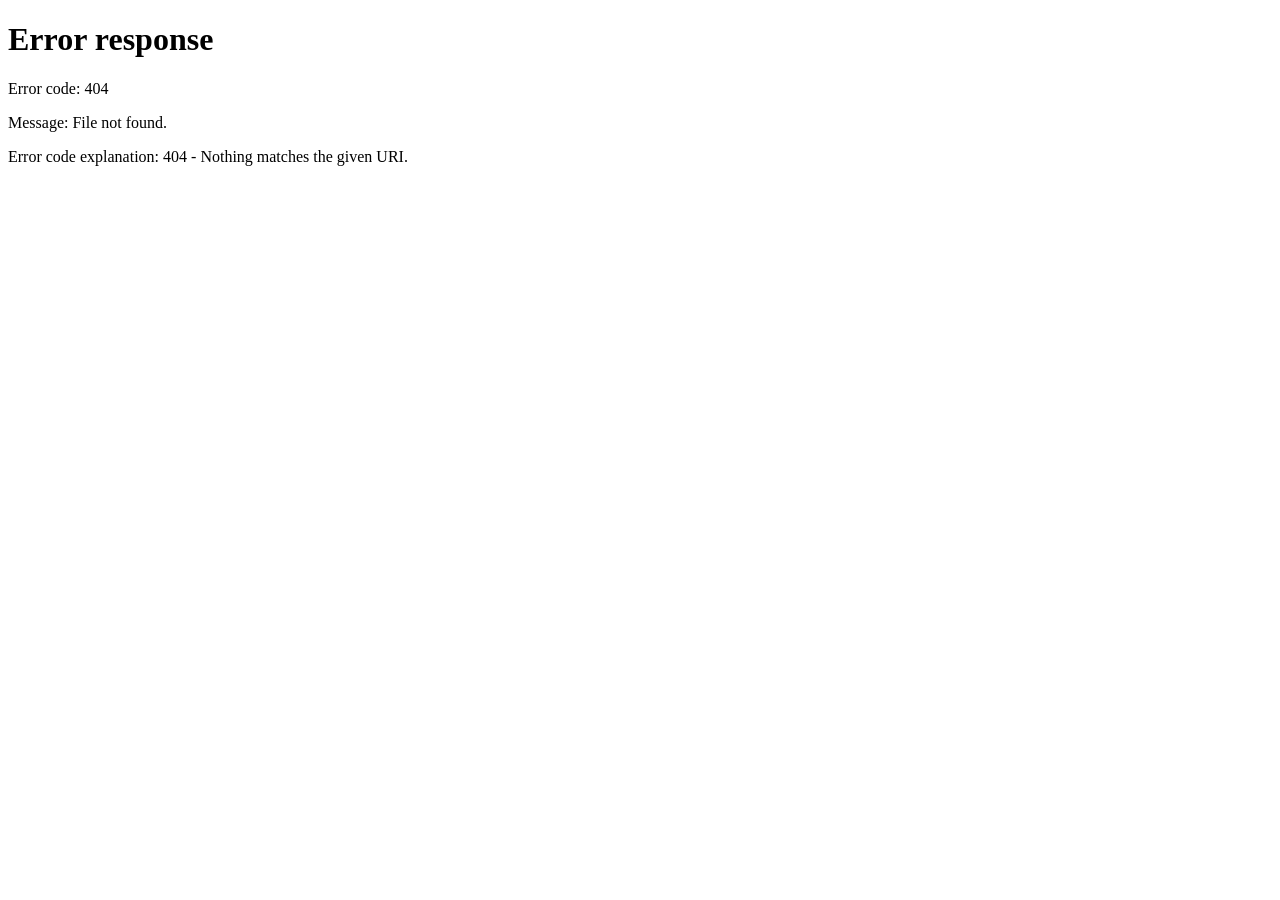
==== home/home.html @ 395d4171 "Rename Home to home (lowercase)" ====
<!DOCTYPE html>
<html lang="en">
<head>
    <meta charset="UTF-8">
    <meta name="viewport" content="width=device-width, initial-scale=1.0">
    <title>Home</title>
    <link rel="stylesheet" href="../style.css">
</head>
<body>
    <div class="container">
        <div class="card">
            <h2 id="welcomeText">Welcome</h2>

            <button id="logoutBtn">
                Logout
            </button>

        </div>
    </div>
</body>
<script src="home.js"></script>
</html>
---- style.css ----
*{
    padding: 0;
    margin: 0;
    box-sizing: border-box;
    font-family: sans-serif;
}
body{
    background: #f4f7fc;
    display: flex;
    justify-content: center;
    align-items: center;
    min-height: 100vh;
    padding:20px;
}
.container{
    width: 100%;
    display: flex;
    justify-content: center;
    align-items: center;
}
.card{
    background: #fff;
    width: 100%;
    max-width: 420px;
    padding: 30px;
    border-radius: 12px;
    box-shadow: 0 10px 25px rgba(0,0,0,0.15);
}
.card h2{
    text-align: center;
    margin-bottom: 25px;
    color: #1c0f67;
}
label{
    display: block;
    margin-bottom: 6px;
    font-weight: 500;
    color: #444;
}
input{
    width: 100%;
    padding:12px;
    margin-bottom: 18px;
    border: 1px solid #ccc;
    border-radius: 8px;
    outline: none;
    font-size: 15px;
    transition: 0.3s;
}
input:focus{
    border-color: #2563eb;
    box-shadow: 0 0 5px rgba(37,99,235,0.3);
}
button{
    width: 100%;
    padding: 12px;
    background:#2563eb;
    color: white;
    border: none;
    border-radius: 8px;
    font-size: 16px;
    font-weight: 600;
    cursor: pointer;
    transition: 0.3s;
}
button:hover{
    background: #1d4ed8;
}
.login-text{
    text-align: center;
    margin-top: 18px;
    font-size: 15px;
}
.login-text a{
    color: #2563eb;
    text-decoration: none;
    font-weight: 600;
}
.login-text a:hover{
    text-decoration: underline;
}

@media (max-width: 480px) {
    .card{
        padding: 20px;
    }
    .card h2{
        font-size: 24px;
    }
    input{
        padding: 10px;
    }
    button{
        padding: 10px;
    }
}
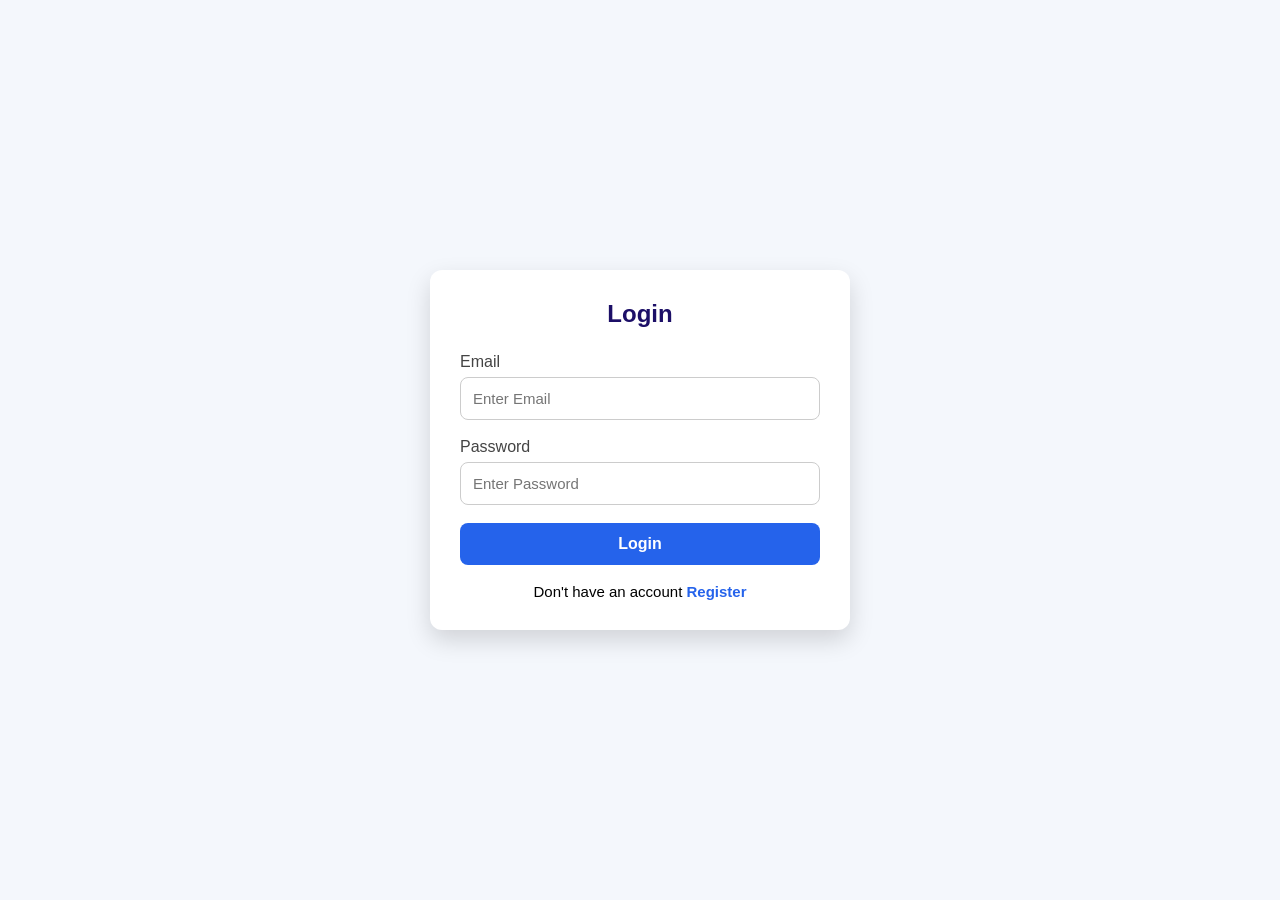
==== commit eb7ac5f2: "Error Fix" ====
--- a/home/home.html
+++ b/home/home.html
@@ -17,6 +17,6 @@
 
         </div>
     </div>
+    <script src="home.js"></script>
 </body>
-<script src="home.js"></script>
 </html>
